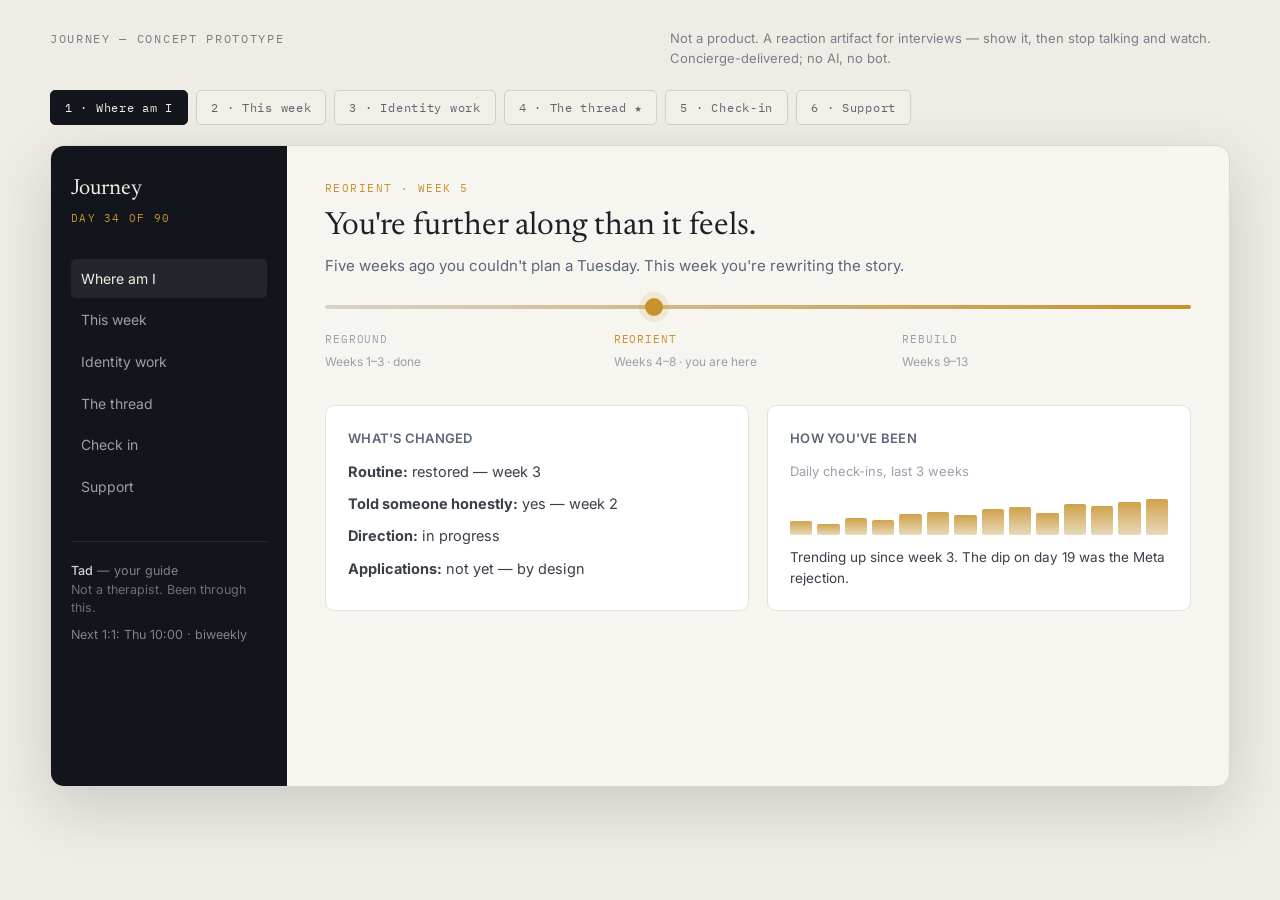
==== journey-prototype.html @ 4b377a13 "Add files via upload" ====
<!DOCTYPE html>
<html lang="en">
<head>
<meta charset="UTF-8">
<meta name="viewport" content="width=device-width, initial-scale=1.0">
<title>Journey — Concept Prototype</title>
<link rel="preconnect" href="https://fonts.googleapis.com">
<link rel="preconnect" href="https://fonts.gstatic.com" crossorigin>
<link href="https://fonts.googleapis.com/css2?family=Newsreader:ital,opsz,wght@0,6..72,300;0,6..72,400;0,6..72,500;1,6..72,400&family=IBM+Plex+Mono:wght@400;500&family=Inter:wght@400;500;600&display=swap" rel="stylesheet">
<link rel="stylesheet" href="design-tokens.css">
<style>
/*
  This screen is synced to /design-tokens.css (same source of truth as
  journey-landing.html). Only prototype-local aliases live here — the
  actual color/type values are defined once, in the shared file.
*/
:root{
  --ink-2:   var(--ink-1);
  --paper-2: var(--paper-1);
  --dim:     var(--text-dim);
  --dimmer:  var(--text-dimmer);
  --serif:   var(--font-serif);
  --mono:    var(--font-mono);
  --sans:    var(--font-sans);
}
*{margin:0;padding:0;box-sizing:border-box}
body{font-family:var(--sans);background:var(--paper-2);color:var(--text);line-height:1.55;padding:28px 16px 80px}

/* prototype chrome */
.proto-head{max-width:1180px;margin:0 auto 22px;display:flex;flex-wrap:wrap;gap:14px;align-items:baseline;justify-content:space-between}
.proto-title{font-family:var(--mono);font-size:12px;letter-spacing:.14em;text-transform:uppercase;color:#7a7f88}
.proto-note{font-size:13px;color:#7a7f88;max-width:560px}
.tabs{max-width:1180px;margin:0 auto 20px;display:flex;flex-wrap:wrap;gap:8px}
.tab{font-family:var(--mono);font-size:12px;letter-spacing:.06em;padding:9px 14px;border:1px solid #d3cfc6;background:#f2efe9;color:#5f646d;border-radius:5px;cursor:pointer;transition:.15s}
.tab:hover{border-color:var(--accent);color:var(--text)}
.tab.active{background:var(--ink);border-color:var(--ink);color:#f2efe9}

/* device frame */
.frame{max-width:1180px;margin:0 auto;background:var(--paper);border-radius:14px;box-shadow:0 20px 60px rgba(20,24,32,.16);overflow:hidden;border:1px solid #dbd7ce}
.screen{display:none}
.screen.active{display:block}

/* app shell */
.app{display:grid;grid-template-columns:236px 1fr}
@media(max-width:820px){.app{grid-template-columns:1fr}.side{display:none}}
.side{background:var(--ink);color:#cfd3da;padding:26px 20px;min-height:640px}
.brand{font-family:var(--serif);font-size:22px;color:#f2efe9;margin-bottom:4px}
.brand-sub{font-family:var(--mono);font-size:10.5px;letter-spacing:.12em;text-transform:uppercase;color:var(--accent);margin-bottom:32px}
.nav-item{font-size:14px;padding:9px 10px;border-radius:5px;color:#9aa0aa;margin-bottom:2px;cursor:pointer}
.nav-item.on{background:rgba(255,255,255,.07);color:#f2efe9}
.side-foot{margin-top:34px;padding-top:20px;border-top:1px solid rgba(255,255,255,.09);font-size:12.5px;color:#7d838d;line-height:1.5}
.side-foot strong{color:#cfd3da;font-weight:500}

.main{padding:34px 38px 46px;min-height:640px}
@media(max-width:520px){.main{padding:26px 20px 36px}}
.kicker{font-family:var(--mono);font-size:11px;letter-spacing:.13em;text-transform:uppercase;color:var(--accent);margin-bottom:10px}
h1{font-family:var(--serif);font-weight:400;font-size:32px;line-height:1.2;margin-bottom:8px}
h2{font-family:var(--serif);font-weight:400;font-size:22px;margin-bottom:12px}
.sub{color:var(--dim);font-size:15px;margin-bottom:26px}

/* wayline */
.wayline{margin:28px 0 34px}
.wl-track{position:relative;height:4px;background:linear-gradient(90deg,#d8d3c8,var(--accent));border-radius:3px}
.wl-dot{position:absolute;top:-7px;width:18px;height:18px;border-radius:50%;background:var(--accent);box-shadow:0 0 0 6px var(--accent-soft)}
.wl-marks{display:flex;justify-content:space-between;margin-top:16px}
.wl-mark{flex:1;text-align:left}
.wl-mark span{font-family:var(--mono);font-size:11px;letter-spacing:.08em;text-transform:uppercase;color:var(--dimmer)}
.wl-mark.on span{color:var(--accent)}
.wl-mark small{display:block;font-family:var(--sans);font-size:12px;color:var(--dimmer);margin-top:3px}

/* cards */
.grid{display:grid;grid-template-columns:1fr 1fr;gap:18px}
@media(max-width:720px){.grid{grid-template-columns:1fr}}
.card{background:#fff;border:1px solid var(--line);border-radius:9px;padding:22px}
.card h3{font-family:var(--sans);font-size:13px;font-weight:600;letter-spacing:.02em;color:var(--dim);text-transform:uppercase;margin-bottom:12px}
.card p{font-size:14.5px;color:#3a3f4a;margin-bottom:10px}
.card p:last-child{margin-bottom:0}
.task{display:flex;gap:11px;align-items:flex-start;padding:9px 0;border-bottom:1px solid #f0ede7;font-size:14.5px}
.task:last-child{border-bottom:none}
.box{flex:0 0 17px;width:17px;height:17px;border:1.5px solid #cfcabf;border-radius:4px;margin-top:2px}
.task.done .box{background:var(--ok);border-color:var(--ok);position:relative}
.task.done .box:after{content:"";position:absolute;left:5px;top:1.5px;width:4px;height:9px;border:solid #fff;border-width:0 2px 2px 0;transform:rotate(45deg)}
.task.done span{color:var(--dimmer);text-decoration:line-through}
.pill{display:inline-block;font-family:var(--mono);font-size:10.5px;letter-spacing:.08em;text-transform:uppercase;padding:4px 9px;border-radius:20px;background:var(--accent-soft);color:#8a6317}

/* continuity — the differentiator */
.thread{background:#fff;border:1px solid var(--line);border-radius:9px;padding:24px}
.entry{display:grid;grid-template-columns:80px 1fr;gap:18px;padding:15px 0;border-bottom:1px solid #f2efe9}
.entry:last-child{border-bottom:none}
.entry-date{font-family:var(--mono);font-size:11.5px;color:var(--dimmer);padding-top:2px}
.entry-body{font-size:14.5px;color:#3a3f4a}
.entry-body b{font-weight:600;color:var(--text)}
.noticed{background:var(--accent-soft);border-left:3px solid var(--accent);padding:14px 16px;border-radius:0 6px 6px 0;margin:6px 0 2px;font-size:14.5px}
.mood{display:flex;gap:5px;align-items:flex-end;height:44px;margin-top:6px}
.mood i{flex:1;background:linear-gradient(180deg,var(--accent),#e3d3ae);border-radius:2px;opacity:.85}

/* exercise */
.ex-q{font-family:var(--serif);font-size:20px;line-height:1.4;margin-bottom:16px}
.ex-field{width:100%;min-height:120px;border:1px solid var(--line);border-radius:7px;padding:14px;font-family:var(--sans);font-size:14.5px;line-height:1.6;color:#3a3f4a;background:#fff;resize:vertical}
.ex-field:focus{outline:none;border-color:var(--accent)}
.hint{font-size:13px;color:var(--dimmer);margin-top:9px;font-style:italic}
.btn{display:inline-block;margin-top:16px;font-size:14.5px;font-weight:600;background:var(--ink);color:#f2efe9;border:none;border-radius:6px;padding:12px 22px;cursor:pointer}
.btn.ghost{background:transparent;color:var(--dim);border:1px solid #d3cfc6}

/* check-in */
.scale{display:flex;gap:9px;margin:14px 0 4px}
.scale button{flex:1;padding:16px 0;border:1px solid var(--line);background:#fff;border-radius:7px;font-family:var(--mono);font-size:15px;color:var(--dim);cursor:pointer;transition:.15s}
.scale button:hover{border-color:var(--accent);color:var(--text)}
.scale button.sel{background:var(--ink);color:#f2efe9;border-color:var(--ink)}

.callout{background:var(--ink-2);color:#cfd3da;border-radius:9px;padding:22px;font-size:14.5px}
.callout b{color:#f2efe9}
</style>
</head>
<body>

<div class="proto-head">
  <div class="proto-title">Journey — concept prototype</div>
  <div class="proto-note">Not a product. A reaction artifact for interviews — show it, then stop talking and watch. Concierge-delivered; no AI, no bot.</div>
</div>

<div class="tabs">
  <button class="tab active" data-s="home">1 · Where am I</button>
  <button class="tab" data-s="week">2 · This week</button>
  <button class="tab" data-s="exercise">3 · Identity work</button>
  <button class="tab" data-s="thread">4 · The thread ★</button>
  <button class="tab" data-s="checkin">5 · Check-in</button>
  <button class="tab" data-s="support">6 · Support</button>
</div>

<div class="frame">

<!-- 1. WHERE AM I -->
<div class="screen active" id="home">
  <div class="app">
    <div class="side">
      <div class="brand">Journey</div>
      <div class="brand-sub">Day 34 of 90</div>
      <div class="nav-item on">Where am I</div>
      <div class="nav-item">This week</div>
      <div class="nav-item">Identity work</div>
      <div class="nav-item">The thread</div>
      <div class="nav-item">Check in</div>
      <div class="nav-item">Support</div>
      <div class="side-foot"><strong>Tad</strong> — your guide<br><em style="font-style:normal;color:#6a707a">Not a therapist. Been through this.</em><br><span style="display:block;margin-top:8px">Next 1:1: Thu 10:00 · biweekly</span></div>
    </div>
    <div class="main">
      <div class="kicker">Reorient · Week 5</div>
      <h1>You're further along than it feels.</h1>
      <p class="sub">Five weeks ago you couldn't plan a Tuesday. This week you're rewriting the story.</p>

      <div class="wayline">
        <div class="wl-track"><span class="wl-dot" style="left:37%"></span></div>
        <div class="wl-marks">
          <div class="wl-mark"><span>Reground</span><small>Weeks 1–3 · done</small></div>
          <div class="wl-mark on"><span>Reorient</span><small>Weeks 4–8 · you are here</small></div>
          <div class="wl-mark"><span>Rebuild</span><small>Weeks 9–13</small></div>
        </div>
      </div>

      <div class="grid">
        <div class="card">
          <h3>What's changed</h3>
          <p><b>Routine:</b> restored — week 3</p>
          <p><b>Told someone honestly:</b> yes — week 2</p>
          <p><b>Direction:</b> in progress</p>
          <p><b>Applications:</b> not yet — by design</p>
        </div>
        <div class="card">
          <h3>How you've been</h3>
          <p style="font-size:13px;color:#9aa0aa">Daily check-ins, last 3 weeks</p>
          <div class="mood">
            <i style="height:30%"></i><i style="height:24%"></i><i style="height:38%"></i><i style="height:34%"></i>
            <i style="height:46%"></i><i style="height:52%"></i><i style="height:44%"></i><i style="height:58%"></i>
            <i style="height:62%"></i><i style="height:50%"></i><i style="height:70%"></i><i style="height:66%"></i>
            <i style="height:74%"></i><i style="height:82%"></i>
          </div>
          <p style="margin-top:12px;font-size:13.5px">Trending up since week 3. The dip on day 19 was the Meta rejection.</p>
        </div>
      </div>
    </div>
  </div>
</div>

<!-- 2. THIS WEEK -->
<div class="screen" id="week">
  <div class="app">
    <div class="side">
      <div class="brand">Journey</div>
      <div class="brand-sub">Day 34 of 90</div>
      <div class="nav-item">Where am I</div>
      <div class="nav-item on">This week</div>
      <div class="nav-item">Identity work</div>
      <div class="nav-item">The thread</div>
      <div class="nav-item">Check in</div>
      <div class="nav-item">Support</div>
      <div class="side-foot"><strong>Tad</strong> — your guide<br><em style="font-style:normal;color:#6a707a">Not a therapist. Been through this.</em><br><span style="display:block;margin-top:8px">Next 1:1: Thu 10:00 · biweekly</span></div>
    </div>
    <div class="main">
      <div class="kicker">Week 5 · Reorient</div>
      <h1>Rewrite the story.</h1>
      <p class="sub">The version of what happened that's true, shame-free, and you can say out loud without your chest tightening.</p>

      <div class="grid">
        <div class="card">
          <h3>This week</h3>
          <div class="task done"><span class="box"></span><span>Monday check-in</span></div>
          <div class="task done"><span class="box"></span><span>Read: why the story you tell matters</span></div>
          <div class="task"><span class="box"></span><span>Write the first draft of your story</span></div>
          <div class="task"><span class="box"></span><span>Say it out loud once, to anyone</span></div>
          <div class="task"><span class="box"></span><span>Thursday call with Tad</span></div>
        </div>
        <div class="card">
          <h3>Not this week</h3>
          <p>No applications. No LinkedIn rewrite. No "what's next" conversations with people who'll ask about salary.</p>
          <p style="color:var(--dimmer)">You'll get there in week 9. Doing it now, before the story lands, is how people end up describing a job they don't want.</p>
          <span class="pill">Phase-aware pacing</span>
        </div>
      </div>

      <div class="callout" style="margin-top:18px">
        <b>Why this order?</b> Identity work before search work isn't a nicety. The story you tell about the layoff becomes the story you tell in interviews. Get it honest first, and the search gets easier.
      </div>
    </div>
  </div>
</div>

<!-- 3. IDENTITY WORK -->
<div class="screen" id="exercise">
  <div class="app">
    <div class="side">
      <div class="brand">Journey</div>
      <div class="brand-sub">Day 34 of 90</div>
      <div class="nav-item">Where am I</div>
      <div class="nav-item">This week</div>
      <div class="nav-item on">Identity work</div>
      <div class="nav-item">The thread</div>
      <div class="nav-item">Check in</div>
      <div class="nav-item">Support</div>
      <div class="side-foot"><strong>Tad</strong> — your guide<br><em style="font-style:normal;color:#6a707a">Not a therapist. Been through this.</em><br><span style="display:block;margin-top:8px">Next 1:1: Thu 10:00 · biweekly</span></div>
    </div>
    <div class="main">
      <div class="kicker">Exercise 5.1 · 20 minutes</div>
      <h1>Two versions of the same event.</h1>
      <p class="sub">Write both. We'll look at the gap together on Thursday.</p>

      <div class="grid">
        <div class="card">
          <h3>The story you've been telling yourself</h3>
          <div class="ex-q" style="font-size:16px;color:var(--dim)">What do you say in your head at 3am?</div>
          <textarea class="ex-field" placeholder="No one will read this but you and Tad.">I should have seen it coming. I got comfortable. Fifteen years and I'm a line in a spreadsheet — maybe I was never as good as I thought.</textarea>
        </div>
        <div class="card">
          <h3>What the facts actually support</h3>
          <div class="ex-q" style="font-size:16px;color:var(--dim)">Same event. Only what you could prove.</div>
          <textarea class="ex-field" placeholder="Just the facts. It's harder than it sounds."></textarea>
          <div class="hint">Most people find the second box much harder to fill. That gap is the work.</div>
        </div>
      </div>
      <button class="btn">Save for Thursday</button>
      <button class="btn ghost" style="margin-left:8px">I'm not ready for this one</button>
      <div class="hint">Skipping is allowed and gets noticed — not judged. Tad will ask once, gently.</div>
    </div>
  </div>
</div>

<!-- 4. THE THREAD — the differentiator -->
<div class="screen" id="thread">
  <div class="app">
    <div class="side">
      <div class="brand">Journey</div>
      <div class="brand-sub">Day 34 of 90</div>
      <div class="nav-item">Where am I</div>
      <div class="nav-item">This week</div>
      <div class="nav-item">Identity work</div>
      <div class="nav-item on">The thread</div>
      <div class="nav-item">Check in</div>
      <div class="nav-item">Support</div>
      <div class="side-foot"><strong>Tad</strong> — your guide<br><em style="font-style:normal;color:#6a707a">Not a therapist. Been through this.</em><br><span style="display:block;margin-top:8px">Next 1:1: Thu 10:00 · biweekly</span></div>
    </div>
    <div class="main">
      <div class="kicker">Continuity · the whole point</div>
      <h1>Someone has been keeping track.</h1>
      <p class="sub">Every conversation, every check-in, every thing you said you'd do. You don't have to re-explain yourself.</p>

      <div class="thread">
        <div class="entry">
          <div class="entry-date">Day 34<br>today</div>
          <div class="entry-body">Story rewrite in progress. <b>Thursday:</b> look at the gap between the two versions.</div>
        </div>
        <div class="entry">
          <div class="entry-date">Day 29</div>
          <div class="entry-body">
            <div class="noticed">You went quiet for four days. <b>Tad</b> messaged — written and sent by him, not an automated nudge: <i>"No agenda — just noticed you'd gone quiet. Rough week or busy week?"</i></div>
            <span style="font-size:13px;color:var(--dimmer)">You replied the same day. It was the Meta rejection.</span>
          </div>
        </div>
        <div class="entry">
          <div class="entry-date">Day 22</div>
          <div class="entry-body">Energy audit done. <b>Pattern found:</b> every high-energy moment involved teaching someone. Every drain involved defending decisions upward.</div>
        </div>
        <div class="entry">
          <div class="entry-date">Day 16</div>
          <div class="entry-body">You said you'd tell your sister what actually happened. <b>You did.</b> First time you'd said it out loud to family.</div>
        </div>
        <div class="entry">
          <div class="entry-date">Day 8</div>
          <div class="entry-body">Routine holding — up by 7:30 six days running. Severance and benefits sorted.</div>
        </div>
        <div class="entry">
          <div class="entry-date">Day 1</div>
          <div class="entry-body">First call. <i>"I don't know who I am if I'm not the person who does this."</i></div>
        </div>
      </div>

      <div class="callout" style="margin-top:18px">
        <b>This is the part Reddit can't do.</b> Free communities give real empathy and real advice at 3am — that's not in dispute. What they don't do is remember what you said on day 1, notice when you disappear on day 29, or hand you the right thing on day 34.
      </div>
    </div>
  </div>
</div>

<!-- 5. CHECK-IN -->
<div class="screen" id="checkin">
  <div class="app">
    <div class="side">
      <div class="brand">Journey</div>
      <div class="brand-sub">Day 34 of 90</div>
      <div class="nav-item">Where am I</div>
      <div class="nav-item">This week</div>
      <div class="nav-item">Identity work</div>
      <div class="nav-item">The thread</div>
      <div class="nav-item on">Check in</div>
      <div class="side-foot"><strong>Tad</strong> — your guide<br><em style="font-style:normal;color:#6a707a">Not a therapist. Been through this.</em><br><span style="display:block;margin-top:8px">Next 1:1: Thu 10:00 · biweekly</span></div>
    </div>
    <div class="main">
      <div class="kicker">Daily · 30 seconds</div>
      <h1>How was today?</h1>
      <p class="sub">Thirty seconds. It's not a mood tracker — it's how Tad knows when to reach out.</p>

      <div class="scale">
        <button>1</button><button>2</button><button class="sel">3</button><button>4</button><button>5</button>
      </div>
      <div style="display:flex;justify-content:space-between;font-family:var(--mono);font-size:11px;color:var(--dimmer);margin-bottom:24px">
        <span>underwater</span><span>steady</span><span>good day</span>
      </div>

      <div class="card">
        <h3>One line, if you want</h3>
        <textarea class="ex-field" style="min-height:80px" placeholder="Optional. Nobody's scoring this."></textarea>
      </div>
      <button class="btn">Done</button>

      <div class="callout" style="margin-top:22px">
        <b>What happens with this:</b> nothing automated. No streak badge, no nudge bot. Three low days in a row, or four days of silence, and a human notices — then decides whether to reach out. That's it.
      </div>
    </div>
  </div>
</div>

<!-- 6. SUPPORT — self-serve layer + referral -->
<div class="screen" id="support">
  <div class="app">
    <div class="side">
      <div class="brand">Journey</div>
      <div class="brand-sub">Day 34 of 90</div>
      <div class="nav-item">Where am I</div>
      <div class="nav-item">This week</div>
      <div class="nav-item">Identity work</div>
      <div class="nav-item">The thread</div>
      <div class="nav-item">Check in</div>
      <div class="nav-item on">Support</div>
      <div class="side-foot"><strong>Tad</strong> — your guide<br><em style="font-style:normal;color:#6a707a">Not a therapist. Been through this.</em><br><span style="display:block;margin-top:8px">Next 1:1: Thu 10:00 · biweekly</span></div>
    </div>
    <div class="main">
      <div class="kicker">Always here · no gatekeeping</div>
      <h1>For the hard days.</h1>
      <p class="sub">Reach for any of this whenever you want. Nothing here is tracked or scored.</p>

      <div class="grid">
        <div class="card">
          <h3>Right now, small</h3>
          <div class="task"><span class="box"></span><span>Walk — 15 minutes, no podcast</span></div>
          <div class="task"><span class="box"></span><span>Box breathing — 4 minutes, guided</span></div>
          <div class="task"><span class="box"></span><span>Grounding: name five things you can see</span></div>
          <div class="task"><span class="box"></span><span>Get outside before 10am tomorrow</span></div>
          <p style="margin-top:14px;font-size:13px;color:var(--dimmer)">Surfaced because your last three check-ins were 2s. It's a rule, not a diagnosis.</p>
        </div>
        <div class="card">
          <h3>When it's heavier than this</h3>
          <p>Journey is a structure, not therapy. Tad is a guide who's been through a layoff — not a therapist or counsellor.</p>
          <p>If what you're carrying needs professional care, that's not the program failing. It's the program working.</p>
          <button class="btn" style="margin-top:6px">Find a therapist — Vancouver &amp; online</button>
          <p style="margin-top:12px;font-size:13px;color:var(--dimmer)">Your former employer's EAP may still cover sessions after a layoff. Most people don't know this. We'll help you check.</p>
        </div>
      </div>

      <div class="callout" style="margin-top:18px;background:#2a1f1f">
        <b>In crisis?</b> If you're thinking about harming yourself, please don't wait for Thursday. <span style="color:#e8b34b">9-8-8 — Suicide Crisis Helpline (call or text, 24/7)</span>. Tad is notified when this page is opened, and will reach out — but a trained human is available right now.
      </div>

      <div class="callout" style="margin-top:14px">
        <b>What the guide is:</b> someone who asks the same questions in the same order, notices patterns across weeks, holds you to what you said you'd do, and knows when to point you somewhere else. <b>What the guide isn't:</b> a clinician. Both things are said out loud on day one.
      </div>
    </div>
  </div>
</div>

</div>

<script>
  document.querySelectorAll('.tab').forEach(t=>{
    t.addEventListener('click',()=>{
      document.querySelectorAll('.tab').forEach(x=>x.classList.remove('active'));
      document.querySelectorAll('.screen').forEach(x=>x.classList.remove('active'));
      t.classList.add('active');
      document.getElementById(t.dataset.s).classList.add('active');
      window.scrollTo({top:0,behavior:'smooth'});
    });
  });
  document.querySelectorAll('.scale button').forEach(b=>{
    b.addEventListener('click',()=>{
      document.querySelectorAll('.scale button').forEach(x=>x.classList.remove('sel'));
      b.classList.add('sel');
    });
  });
  document.querySelectorAll('.task').forEach(t=>{
    t.addEventListener('click',()=>t.classList.toggle('done'));
  });
</script>
</body>
</html>
---- design-tokens.css ----
/*
  Journey — Design Tokens
  Single source of truth for color, type, spacing, and radii.
  Shared by journey-landing.html and journey-prototype.html so the
  waitlist page and the product concept stay visually in sync.

  No dark/light "arc" — one flat, warm-paper palette used throughout.
*/
:root{
  /* ---- Color: surfaces ---- */
  --paper:      #f7f5f0;   /* primary background */
  --paper-1:    #efece5;   /* secondary section background (alternating bands) */
  --paper-2:    #e8e5de;   /* deepest neutral — outer frame / recessed areas */
  --surface:    #ffffff;   /* cards, inputs */
  --line:       #e4e1d9;   /* borders, dividers */
  --line-soft:  #f0ede7;   /* hairline dividers inside cards/lists */

  /* ---- Color: ink (chrome & headings only — not body backgrounds) ---- */
  --ink:        #12151c;   /* strongest — nav/sidebar chrome, high-emphasis fills */
  --ink-1:      #1a1f29;

  /* ---- Color: text ---- */
  --text:       #1c2028;   /* primary text on paper/surface */
  --text-dim:   #5b6578;   /* secondary text */
  --text-dimmer:#9aa0aa;   /* tertiary / meta text */
  --text-on-ink:#f2efe9;   /* text on --ink chrome */

  /* ---- Color: accent (wayline gold) ---- */
  --accent:      #c8912b;
  --accent-soft: rgba(200,145,43,.14);
  --accent-deep: #8a6317;  /* readable text on --accent-soft */

  /* ---- Color: status ---- */
  --ok:    #3f7d52;
  --error: #b3432e;

  /* ---- Type families ---- */
  --font-serif: 'Newsreader', Georgia, serif;      /* headlines */
  --font-mono:  'IBM Plex Mono', monospace;         /* eyebrows, labels, meta */
  --font-sans:  'Inter', -apple-system, system-ui, sans-serif; /* body, UI */

  /* ---- Type scale ---- */
  --text-h1:     clamp(2.25rem, 5vw, 3.25rem);
  --text-h2:     clamp(1.75rem, 4vw, 2.375rem);
  --text-h3:     1.125rem;
  --text-lede:   1.1875rem;  /* 19px */
  --text-body:   1rem;       /* 16px */
  --text-small:  0.875rem;   /* 14px */
  --text-micro:  0.78125rem; /* 12.5px */
  --text-label:  0.8125rem;  /* 13px mono labels */

  /* ---- Spacing scale ---- */
  --space-1: 4px;
  --space-2: 8px;
  --space-3: 12px;
  --space-4: 16px;
  --space-5: 24px;
  --space-6: 32px;
  --space-7: 48px;
  --space-8: 64px;
  --space-9: 96px;

  /* ---- Radii ---- */
  --radius-sm:   6px;
  --radius-md:   9px;
  --radius-lg:   14px;
  --radius-full: 999px;

  /* ---- Shadows ---- */
  --shadow-card: 0 20px 60px rgba(20,24,32,.16);
  --shadow-focus: 0 6px 24px var(--accent-soft);
}
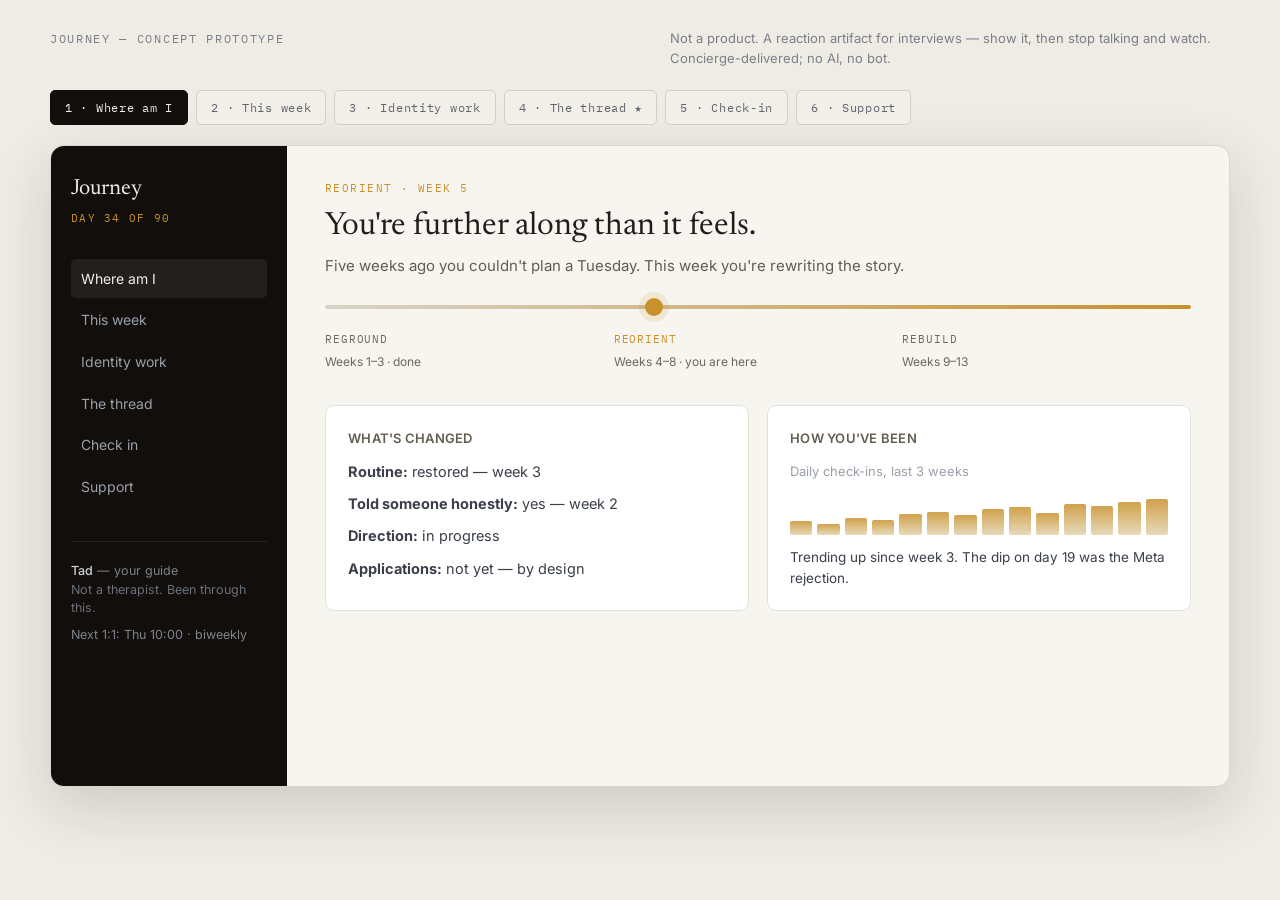
==== commit 127dd3a3: "Install Vercel Web Analytics ## Vercel Web Analytics Installation  Successfully installed and config" ====
--- a/journey-prototype.html
+++ b/journey-prototype.html
@@ -11,7 +11,7 @@
 <style>
 /*
   This screen is synced to /design-tokens.css (same source of truth as
-  journey-landing.html). Only prototype-local aliases live here — the
+  index.html). Only prototype-local aliases live here — the
   actual color/type values are defined once, in the shared file.
 */
 :root{
@@ -428,5 +428,6 @@
     t.addEventListener('click',()=>t.classList.toggle('done'));
   });
 </script>
+<script defer src="https://cdn.vercel-insights.com/v1/script.js"></script>
 </body>
 </html>
--- a/design-tokens.css
+++ b/design-tokens.css
@@ -1,10 +1,11 @@
 /*
   Journey — Design Tokens
   Single source of truth for color, type, spacing, and radii.
-  Shared by journey-landing.html and journey-prototype.html so the
+  Shared by index.html and journey-prototype.html so the
   waitlist page and the product concept stay visually in sync.
 
-  No dark/light "arc" — one flat, warm-paper palette used throughout.
+  Hero → problem → program → differentiation run the dark arc; founder,
+  pricing, and footer stay on warm paper. See DESIGN-SYSTEM.md.
 */
 :root{
   /* ---- Color: surfaces ---- */
@@ -15,20 +16,35 @@
   --line:       #e4e1d9;   /* borders, dividers */
   --line-soft:  #f0ede7;   /* hairline dividers inside cards/lists */
 
-  /* ---- Color: ink (chrome & headings only — not body backgrounds) ---- */
-  --ink:        #12151c;   /* strongest — nav/sidebar chrome, high-emphasis fills */
-  --ink-1:      #1a1f29;
+  /* ---- Color: ink (dark-arc backgrounds: hero → problem → program → free; also chrome/button text) ---- */
+  --ink:        #120e0b;   /* hero — darkest */
+  --ink-1:      #1d1712;   /* problem */
+  --ink-2:      #2a211a;   /* program */
+  --mist-0:     #413127;   /* differentiation — transitional, closest to paper */
 
-  /* ---- Color: text ---- */
-  --text:       #1c2028;   /* primary text on paper/surface */
-  --text-dim:   #5b6578;   /* secondary text */
-  --text-dimmer:#9aa0aa;   /* tertiary / meta text */
-  --text-on-ink:#f2efe9;   /* text on --ink chrome */
+  /* ---- Color: text ----
+     Warm neutrals, not cool gray. These sit on warm paper all day; a blue-cast
+     gray reads clinical against it, which is the wrong temperature for a page
+     about the months after a layoff. Every value below clears WCAG AA (4.5:1)
+     on both --paper and --paper-1 — the quiet copy here is the caring copy,
+     and it has to be readable to do its job. */
+  --text:       #211e1a;   /* primary text on paper/surface — 15.2:1 on --paper */
+  --text-dim:   #645c50;   /* secondary text — 6.1:1 on --paper, 5.6:1 on --paper-1 */
+  --text-dimmer:#6f675b;   /* tertiary / meta text — 5.1:1 on --paper, 4.7:1 on --paper-1 */
+  --text-on-ink:#f0e6dc;   /* primary text on the dark arc — 16:1 on --ink */
+  --text-dim-on-ink:#b0a091;    /* secondary text on the dark arc — 7.4:1 on --ink, 4.8:1 on --mist-0 */
+  --text-dimmer-on-ink:#dccdbe; /* --mist-0 body copy specifically — wider margin than --text-dim-on-ink there */
 
-  /* ---- Color: accent (wayline gold) ---- */
-  --accent:      #c8912b;
+  /* ---- Color: accent (wayline gold) ----
+     Split by role: --accent fills and marks (button, wayline track and dot,
+     list bullets) where it stays vivid; --accent-deep speaks, wherever gold
+     has to be read as text ON THE LIGHT PAPER SECTIONS. Bright gold is only
+     2.6:1 on paper — beautiful as a fill, illegible as a 13px label. On the
+     dark arc it's the reverse: --accent alone is ~6.9:1 on --ink and reads
+     fine as text there — use --accent-deep only on paper. */
+  --accent:      #c8912b;  /* fills and graphic marks only */
   --accent-soft: rgba(200,145,43,.14);
-  --accent-deep: #8a6317;  /* readable text on --accent-soft */
+  --accent-deep: #8a6317;  /* gold as text — 5.0:1 on --paper, 4.6:1 on --paper-1 */
 
   /* ---- Color: status ---- */
   --ok:    #3f7d52;
@@ -40,8 +56,8 @@
   --font-sans:  'Inter', -apple-system, system-ui, sans-serif; /* body, UI */
 
   /* ---- Type scale ---- */
-  --text-h1:     clamp(2.25rem, 5vw, 3.25rem);
-  --text-h2:     clamp(1.75rem, 4vw, 2.375rem);
+  --text-h1:     clamp(2.375rem, 6vw, 3.625rem);
+  --text-h2:     clamp(1.75rem, 4.5vw, 2.375rem);
   --text-h3:     1.125rem;
   --text-lede:   1.1875rem;  /* 19px */
   --text-body:   1rem;       /* 16px */
